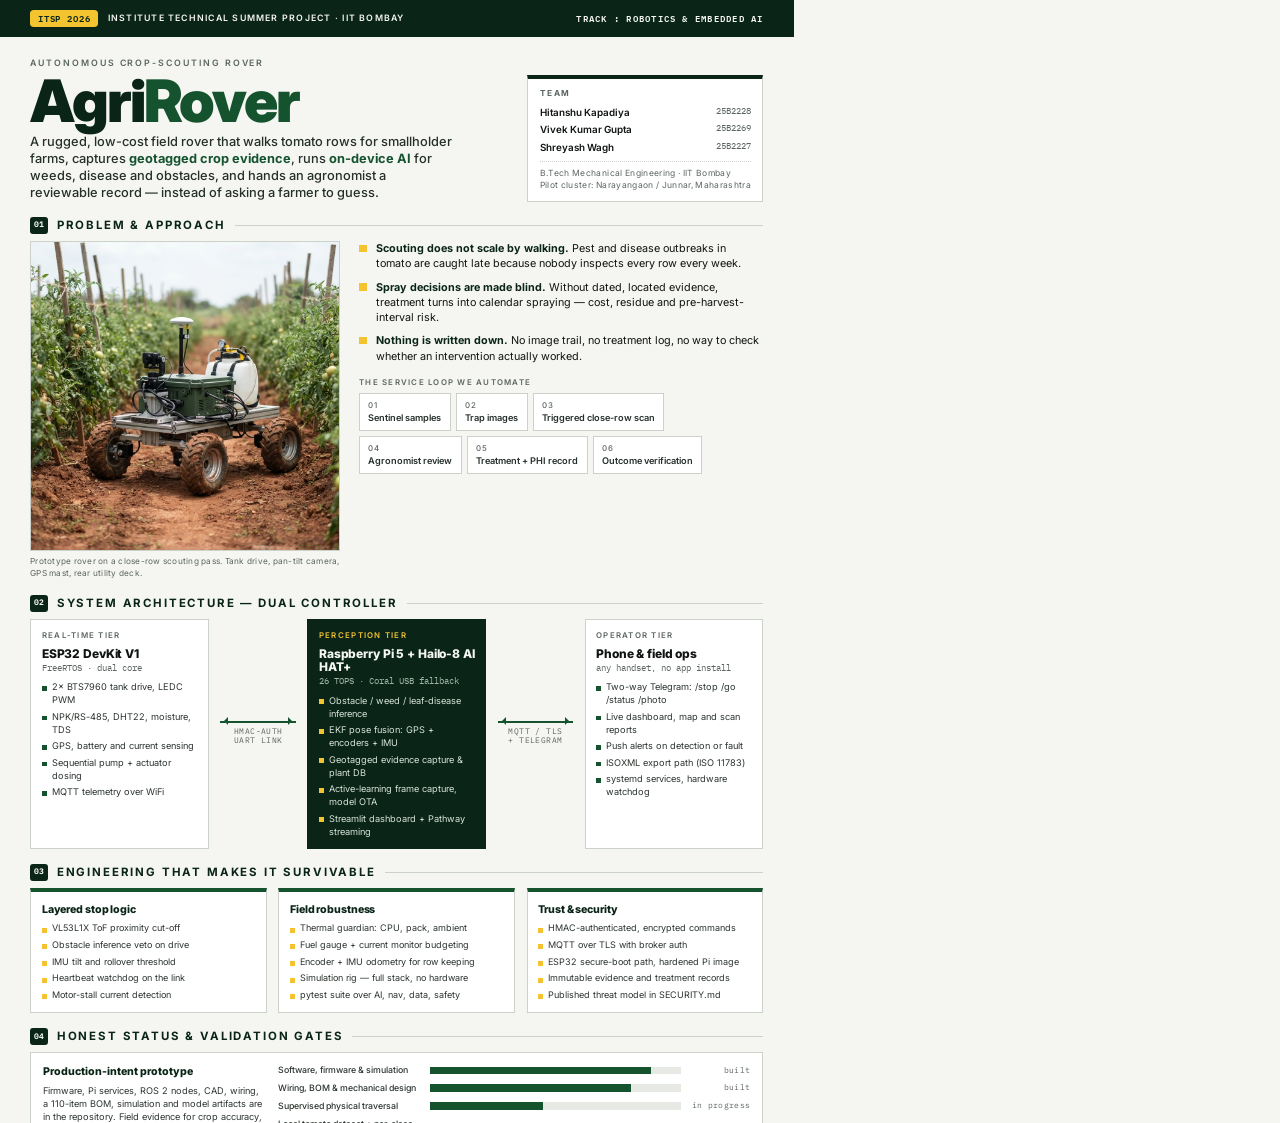
==== poster/poster.html @ 77c67118 "feat: add poster rendering script and assets Added a new script to render the poster to A4 PDF and P" ====
<!DOCTYPE html>
<html lang="en">
<head>
<meta charset="utf-8" />
<title>AgriRover — ITSP Poster</title>
<link rel="preconnect" href="https://fonts.googleapis.com" />
<link rel="preconnect" href="https://fonts.gstatic.com" crossorigin />
<link href="https://fonts.googleapis.com/css2?family=Inter:wght@400;500;600;700;800;900&family=IBM+Plex+Mono:wght@400;500;600&display=swap" rel="stylesheet" />
<style>
  :root{
    --ink:#101512;
    --paper:#F5F6F2;
    --green:#15532F;
    --green-deep:#0A2517;
    --yellow:#F4C430;
    --muted:#5C6660;
    --line:#CBD2C9;
  }
  *{box-sizing:border-box;margin:0;padding:0}
  @page{size:A4 portrait;margin:0}
  html,body{background:var(--paper);color:var(--ink)}
  body{
    font-family:'Inter',system-ui,sans-serif;
    -webkit-font-smoothing:antialiased;
    font-size:8.1pt;
    line-height:1.42;
  }
  .page{
    width:210mm;height:297mm;
    display:flex;flex-direction:column;
    background:var(--paper);
    overflow:hidden;
  }
  .mono{font-family:'IBM Plex Mono',ui-monospace,monospace}

  /* ---------- top rule ---------- */
  .topbar{
    display:flex;align-items:center;justify-content:space-between;
    background:var(--green-deep);color:var(--paper);
    padding:2.6mm 8mm;
    font-size:6.6pt;letter-spacing:.14em;text-transform:uppercase;font-weight:600;
  }
  .topbar .tag{display:flex;align-items:center;gap:2.5mm}
  .chip{background:var(--yellow);color:var(--green-deep);padding:.6mm 2mm;border-radius:1mm;letter-spacing:.1em}

  .body{flex:1;display:flex;flex-direction:column;gap:4mm;padding:5.5mm 8mm 0}

  /* ---------- masthead ---------- */
  .masthead{display:flex;align-items:flex-end;justify-content:space-between;gap:6mm}
  h1{
    font-size:44pt;line-height:.86;font-weight:900;letter-spacing:-.035em;
    color:var(--green-deep);
  }
  h1 span{color:var(--green)}
  .kicker{
    font-size:6.6pt;letter-spacing:.22em;text-transform:uppercase;
    color:var(--muted);font-weight:600;margin-bottom:1.6mm;
  }
  .deck{
    margin-top:2mm;font-size:9.6pt;line-height:1.32;font-weight:500;max-width:112mm;
    color:#26302A;
  }
  .deck b{color:var(--green);font-weight:700}
  .team{
    border:.45mm solid var(--line);border-top:1.2mm solid var(--green-deep);
    padding:2.4mm 3mm;min-width:52mm;background:#fff;
  }
  .team h4{font-size:6.2pt;letter-spacing:.18em;text-transform:uppercase;color:var(--muted);margin-bottom:1.4mm}
  .team ul{list-style:none;display:flex;flex-direction:column;gap:1mm}
  .team li{display:flex;justify-content:space-between;gap:3mm;font-size:7.4pt}
  .team li b{font-weight:600}
  .team .roll{color:var(--muted);font-size:6.8pt}
  .team .foot{margin-top:1.8mm;padding-top:1.4mm;border-top:.4mm dotted var(--line);font-size:6.4pt;color:var(--muted);letter-spacing:.04em}

  /* ---------- section headers ---------- */
  .sh{
    display:flex;align-items:center;gap:2.4mm;margin-bottom:1.8mm;
  }
  .sh .n{
    font-size:6.2pt;font-weight:700;background:var(--green-deep);color:var(--paper);
    width:4.6mm;height:4.6mm;display:flex;align-items:center;justify-content:center;border-radius:.8mm;
  }
  .sh h2{font-size:8.6pt;letter-spacing:.16em;text-transform:uppercase;font-weight:700;color:var(--green-deep)}
  .sh .rule{flex:1;height:.4mm;background:var(--line)}

  /* ---------- hero + problem ---------- */
  .split{display:flex;gap:5mm;align-items:stretch}
  .hero{width:82mm;flex:none;display:flex;flex-direction:column}
  .hero .frame{flex:1;overflow:hidden;border:.45mm solid var(--line);background:#fff}
  .hero img{width:100%;height:100%;object-fit:cover;display:block}
  .cap{font-size:6.2pt;color:var(--muted);margin-top:1.4mm;letter-spacing:.03em}
  .colright{flex:1;display:flex;flex-direction:column;gap:3.4mm}

  .facts{display:flex;flex-direction:column;gap:2mm}
  .fact{display:flex;gap:2.6mm;align-items:baseline}
  .fact .b{width:2mm;height:2mm;background:var(--yellow);flex:none;margin-top:1mm}
  .fact p{flex:1}
  .fact strong{font-weight:700;color:var(--green-deep)}

  .loop{display:flex;flex-wrap:wrap;gap:1.4mm}
  .step{
    border:.4mm solid var(--line);background:#fff;padding:1.5mm 2.2mm;
    font-size:6.9pt;font-weight:600;color:#26302A;
  }
  .step em{display:block;font-style:normal;font-size:5.9pt;font-weight:500;color:var(--muted);letter-spacing:.06em;text-transform:uppercase}

  /* ---------- architecture ---------- */
  .arch{display:flex;gap:3mm;align-items:stretch}
  .node{
    flex:1;border:.45mm solid var(--line);background:#fff;padding:2.6mm 2.8mm;
    display:flex;flex-direction:column;gap:1.6mm;
  }
  .node.dark{background:var(--green-deep);border-color:var(--green-deep);color:var(--paper)}
  .node.dark .nlabel{color:var(--yellow)}
  .node.dark li{color:#D8E3DA}
  .node.dark li::before{background:var(--yellow)}
  .nlabel{font-size:5.9pt;letter-spacing:.16em;text-transform:uppercase;color:var(--muted);font-weight:600}
  .ntitle{font-size:9pt;font-weight:800;line-height:1.1;letter-spacing:-.01em}
  .nsub{font-size:6.4pt;color:var(--muted);margin-top:-1mm}
  .node.dark .nsub{color:#9FB6A6}
  .node ul{list-style:none;display:flex;flex-direction:column;gap:.9mm}
  .node li{font-size:6.9pt;padding-left:2.6mm;position:relative;color:#2C352F}
  .node li::before{content:'';position:absolute;left:0;top:1.5mm;width:1.3mm;height:1.3mm;background:var(--green)}
  .link{
    flex:none;width:20mm;display:flex;flex-direction:column;align-items:center;justify-content:center;gap:1mm;
  }
  .link .wire{width:100%;height:.5mm;background:var(--green);position:relative}
  .link .wire::before,.link .wire::after{
    content:'';position:absolute;top:-1.05mm;border:1.1mm solid transparent;
  }
  .link .wire::before{left:0;border-right-color:var(--green)}
  .link .wire::after{right:0;border-left-color:var(--green)}
  .link span{font-size:5.7pt;letter-spacing:.06em;color:var(--muted);text-align:center;line-height:1.25}

  /* ---------- three cards ---------- */
  .cards{display:flex;gap:3mm}
  .card{flex:1;border:.45mm solid var(--line);border-top:1.2mm solid var(--green);background:#fff;padding:2.6mm 2.8mm;display:flex;flex-direction:column;gap:1.5mm}
  .card h3{font-size:8pt;font-weight:800;letter-spacing:-.01em;color:var(--green-deep)}
  .card ul{list-style:none;display:flex;flex-direction:column;gap:1mm}
  .card li{font-size:6.8pt;padding-left:2.6mm;position:relative;color:#2C352F}
  .card li::before{content:'';position:absolute;left:0;top:1.4mm;width:1.3mm;height:1.3mm;background:var(--yellow)}

  /* ---------- status ---------- */
  .status{display:flex;gap:4mm;border:.45mm solid var(--line);background:#fff;padding:3mm 3.2mm}
  .status .left{width:58mm;flex:none}
  .status h3{font-size:8pt;font-weight:800;color:var(--green-deep);margin-bottom:1.2mm}
  .status p{font-size:6.9pt;color:#2C352F}
  .gates{flex:1;display:flex;flex-direction:column;gap:1.4mm}
  .gate{display:flex;align-items:center;gap:2.4mm}
  .gate .lab{font-size:6.6pt;width:38mm;flex:none;color:#2C352F;font-weight:500}
  .gate .track{flex:1;height:2mm;background:#E7EAE4;position:relative}
  .gate .fill{position:absolute;left:0;top:0;bottom:0;background:var(--green)}
  .gate .pct{font-size:6.2pt;color:var(--muted);width:16mm;flex:none;text-align:right;letter-spacing:.04em}

  /* ---------- footer ---------- */
  footer{
    margin-top:auto;display:flex;align-items:center;justify-content:space-between;
    background:var(--green-deep);color:#C9D6CC;padding:2.6mm 8mm;font-size:6.4pt;letter-spacing:.08em;
  }
  footer b{color:var(--paper);letter-spacing:.02em}
  footer .yellow{color:var(--yellow)}
</style>
</head>
<body>
<div class="page">

  <div class="topbar">
    <div class="tag">
      <span class="chip mono">ITSP 2026</span>
      <span>Institute Technical Summer Project · IIT Bombay</span>
    </div>
    <div class="mono">Track&nbsp;: Robotics &amp; Embedded AI</div>
  </div>

  <div class="body">

    <!-- MASTHEAD -->
    <div class="masthead">
      <div>
        <div class="kicker">Autonomous crop-scouting rover</div>
        <h1>Agri<span>Rover</span></h1>
        <p class="deck">
          A rugged, low-cost field rover that walks tomato rows for smallholder farms,
          captures <b>geotagged crop evidence</b>, runs <b>on-device AI</b> for weeds,
          disease and obstacles, and hands an agronomist a reviewable record —
          instead of asking a farmer to guess.
        </p>
      </div>
      <div class="team">
        <h4>Team</h4>
        <ul>
          <li><b>Hitanshu Kapadiya</b><span class="roll mono">25B2228</span></li>
          <li><b>Vivek Kumar Gupta</b><span class="roll mono">25B2269</span></li>
          <li><b>Shreyash Wagh</b><span class="roll mono">25B2227</span></li>
        </ul>
        <div class="foot">B.Tech Mechanical Engineering · IIT Bombay<br />Pilot cluster: Narayangaon / Junnar, Maharashtra</div>
      </div>
    </div>

    <!-- PROBLEM + LOOP -->
    <div>
      <div class="sh"><span class="n mono">01</span><h2>Problem &amp; approach</h2><span class="rule"></span></div>
      <div class="split">
        <div class="hero">
          <div class="frame">
            <img src="assets/rover-hero.png" alt="AgriRover prototype driving between staked tomato rows" />
          </div>
          <div class="cap">Prototype rover on a close-row scouting pass. Tank drive, pan-tilt camera, GPS mast, rear utility deck.</div>
        </div>
        <div class="colright">
          <div class="facts">
            <div class="fact"><span class="b"></span><p><strong>Scouting does not scale by walking.</strong> Pest and disease outbreaks in tomato are caught late because nobody inspects every row every week.</p></div>
            <div class="fact"><span class="b"></span><p><strong>Spray decisions are made blind.</strong> Without dated, located evidence, treatment turns into calendar spraying — cost, residue and pre-harvest-interval risk.</p></div>
            <div class="fact"><span class="b"></span><p><strong>Nothing is written down.</strong> No image trail, no treatment log, no way to check whether an intervention actually worked.</p></div>
          </div>
          <div>
            <div class="nlabel" style="margin-bottom:1.4mm">The service loop we automate</div>
            <div class="loop">
              <span class="step"><em>01</em>Sentinel samples</span>
              <span class="step"><em>02</em>Trap images</span>
              <span class="step"><em>03</em>Triggered close-row scan</span>
              <span class="step"><em>04</em>Agronomist review</span>
              <span class="step"><em>05</em>Treatment + PHI record</span>
              <span class="step"><em>06</em>Outcome verification</span>
            </div>
          </div>
        </div>
      </div>
    </div>

    <!-- ARCHITECTURE -->
    <div>
      <div class="sh"><span class="n mono">02</span><h2>System architecture — dual controller</h2><span class="rule"></span></div>
      <div class="arch">
        <div class="node">
          <div class="nlabel">Real-time tier</div>
          <div class="ntitle">ESP32 DevKit V1</div>
          <div class="nsub mono">FreeRTOS · dual core</div>
          <ul>
            <li>2× BTS7960 tank drive, LEDC PWM</li>
            <li>NPK/RS-485, DHT22, moisture, TDS</li>
            <li>GPS, battery and current sensing</li>
            <li>Sequential pump + actuator dosing</li>
            <li>MQTT telemetry over WiFi</li>
          </ul>
        </div>
        <div class="link">
          <div class="wire"></div>
          <span class="mono">HMAC-AUTH<br />UART LINK</span>
        </div>
        <div class="node dark">
          <div class="nlabel">Perception tier</div>
          <div class="ntitle">Raspberry Pi 5 + Hailo-8 AI HAT+</div>
          <div class="nsub mono">26 TOPS · Coral USB fallback</div>
          <ul>
            <li>Obstacle / weed / leaf-disease inference</li>
            <li>EKF pose fusion: GPS + encoders + IMU</li>
            <li>Geotagged evidence capture &amp; plant DB</li>
            <li>Active-learning frame capture, model OTA</li>
            <li>Streamlit dashboard + Pathway streaming</li>
          </ul>
        </div>
        <div class="link">
          <div class="wire"></div>
          <span class="mono">MQTT / TLS<br />+ TELEGRAM</span>
        </div>
        <div class="node">
          <div class="nlabel">Operator tier</div>
          <div class="ntitle">Phone &amp; field ops</div>
          <div class="nsub mono">any handset, no app install</div>
          <ul>
            <li>Two-way Telegram: /stop /go /status /photo</li>
            <li>Live dashboard, map and scan reports</li>
            <li>Push alerts on detection or fault</li>
            <li>ISOXML export path (ISO 11783)</li>
            <li>systemd services, hardware watchdog</li>
          </ul>
        </div>
      </div>
    </div>

    <!-- CARDS -->
    <div>
      <div class="sh"><span class="n mono">03</span><h2>Engineering that makes it survivable</h2><span class="rule"></span></div>
      <div class="cards">
        <div class="card">
          <h3>Layered stop logic</h3>
          <ul>
            <li>VL53L1X ToF proximity cut-off</li>
            <li>Obstacle inference veto on drive</li>
            <li>IMU tilt and rollover threshold</li>
            <li>Heartbeat watchdog on the link</li>
            <li>Motor-stall current detection</li>
          </ul>
        </div>
        <div class="card">
          <h3>Field robustness</h3>
          <ul>
            <li>Thermal guardian: CPU, pack, ambient</li>
            <li>Fuel gauge + current monitor budgeting</li>
            <li>Encoder + IMU odometry for row keeping</li>
            <li>Simulation rig — full stack, no hardware</li>
            <li>pytest suite over AI, nav, data, safety</li>
          </ul>
        </div>
        <div class="card">
          <h3>Trust &amp; security</h3>
          <ul>
            <li>HMAC-authenticated, encrypted commands</li>
            <li>MQTT over TLS with broker auth</li>
            <li>ESP32 secure-boot path, hardened Pi image</li>
            <li>Immutable evidence and treatment records</li>
            <li>Published threat model in SECURITY.md</li>
          </ul>
        </div>
      </div>
    </div>

    <!-- STATUS -->
    <div>
      <div class="sh"><span class="n mono">04</span><h2>Honest status &amp; validation gates</h2><span class="rule"></span></div>
      <div class="status">
        <div class="left">
          <h3>Production-intent prototype</h3>
          <p>Firmware, Pi services, ROS 2 nodes, CAD, wiring, a 110-item BOM, simulation and model artifacts are in the repository. Field evidence for crop accuracy, acres/day, chemical reduction and payback is deliberately <b>not yet claimed</b>. The first pilot keeps spraying manual and does not prescribe fertilizer from the low-cost NPK probe.</p>
        </div>
        <div class="gates">
          <div class="gate"><span class="lab">Software, firmware &amp; simulation</span><span class="track"><span class="fill" style="width:88%"></span></span><span class="pct mono">built</span></div>
          <div class="gate"><span class="lab">Wiring, BOM &amp; mechanical design</span><span class="track"><span class="fill" style="width:80%"></span></span><span class="pct mono">built</span></div>
          <div class="gate"><span class="lab">Supervised physical traversal</span><span class="track"><span class="fill" style="width:45%"></span></span><span class="pct mono">in progress</span></div>
          <div class="gate"><span class="lab">Local tomato dataset + per-class val.</span><span class="track"><span class="fill" style="width:30%"></span></span><span class="pct mono">gate</span></div>
          <div class="gate"><span class="lab">12-grower paired pilot, KVK review</span><span class="track"><span class="fill" style="width:12%"></span></span><span class="pct mono">gate</span></div>
        </div>
      </div>
    </div>

  </div>

  <footer>
    <div><b>github.com/aman123825/agrobot</b><span class="yellow"> · </span>ESP32 + FreeRTOS · Raspberry Pi 5 · Hailo-8 · ROS 2 · Python · PlatformIO</div>
    <div class="mono">Poster Submission — ITSP</div>
  </footer>

</div>
</body>
</html>
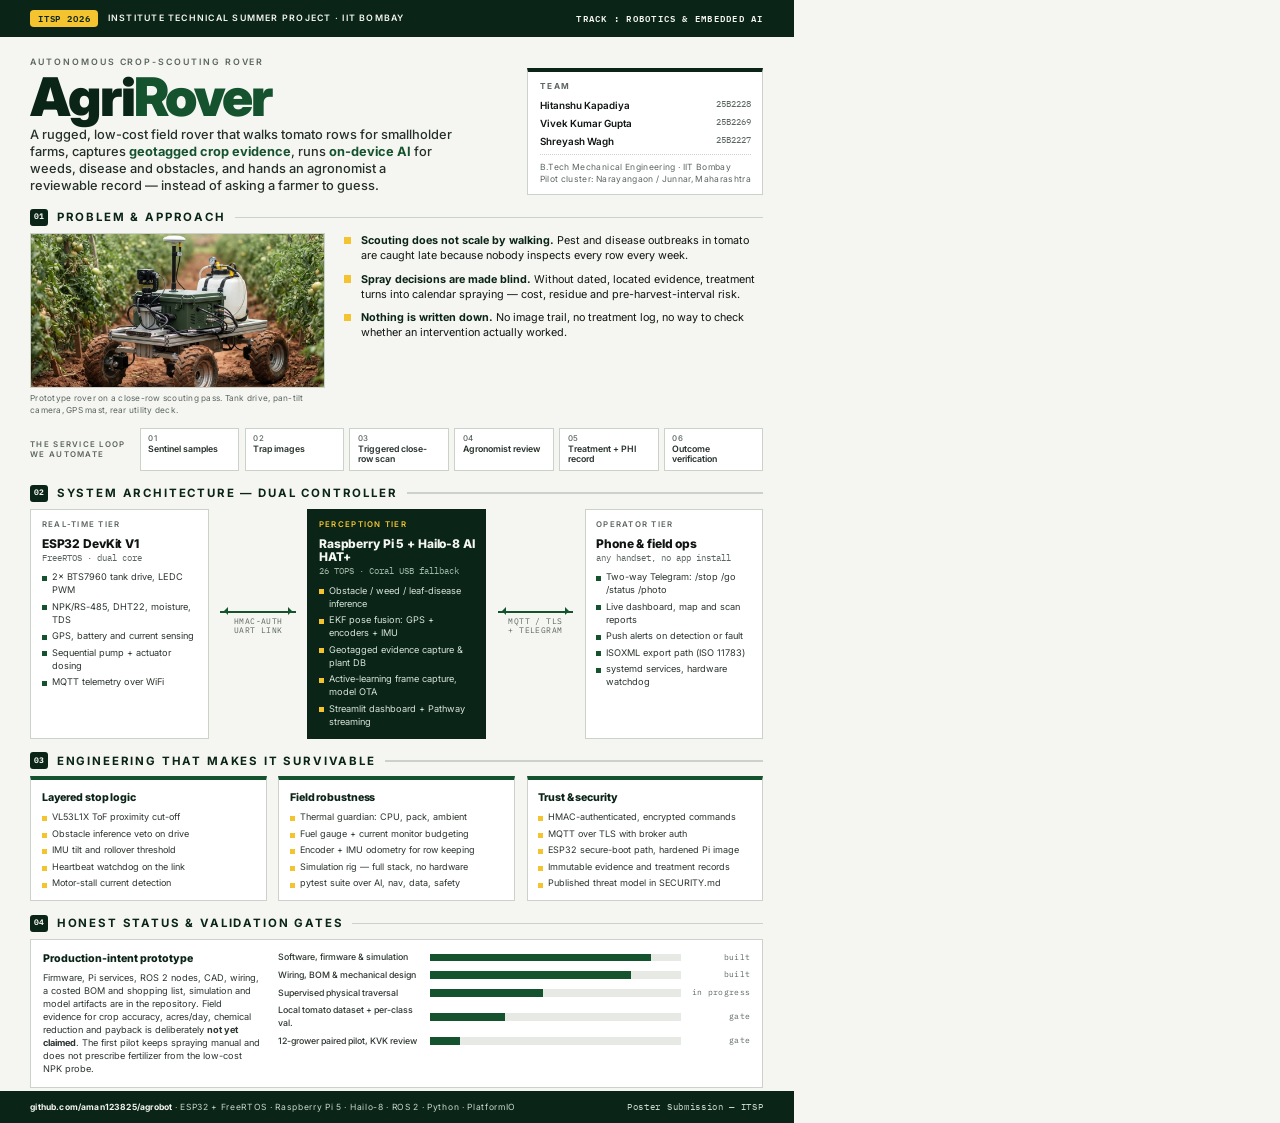
==== commit 44432158: "feat: enhance poster fit and layout adjustments Added fit check for A4 poster size, adjusted hero wi" ====
--- a/poster/poster.html
+++ b/poster/poster.html
@@ -43,12 +43,12 @@
   .topbar .tag{display:flex;align-items:center;gap:2.5mm}
   .chip{background:var(--yellow);color:var(--green-deep);padding:.6mm 2mm;border-radius:1mm;letter-spacing:.1em}
 
-  .body{flex:1;display:flex;flex-direction:column;gap:4mm;padding:5.5mm 8mm 0}
+  .body{flex:1;display:flex;flex-direction:column;gap:3.6mm;padding:5mm 8mm 0}
 
   /* ---------- masthead ---------- */
   .masthead{display:flex;align-items:flex-end;justify-content:space-between;gap:6mm}
   h1{
-    font-size:44pt;line-height:.86;font-weight:900;letter-spacing:-.035em;
+    font-size:40pt;line-height:.86;font-weight:900;letter-spacing:-.035em;
     color:var(--green-deep);
   }
   h1 span{color:var(--green)}
@@ -85,8 +85,8 @@
 
   /* ---------- hero + problem ---------- */
   .split{display:flex;gap:5mm;align-items:stretch}
-  .hero{width:82mm;flex:none;display:flex;flex-direction:column}
-  .hero .frame{flex:1;overflow:hidden;border:.45mm solid var(--line);background:#fff}
+  .hero{width:78mm;flex:none;display:flex;flex-direction:column}
+  .hero .frame{height:41mm;overflow:hidden;border:.45mm solid var(--line);background:#fff}
   .hero img{width:100%;height:100%;object-fit:cover;display:block}
   .cap{font-size:6.2pt;color:var(--muted);margin-top:1.4mm;letter-spacing:.03em}
   .colright{flex:1;display:flex;flex-direction:column;gap:3.4mm}
@@ -97,10 +97,12 @@
   .fact p{flex:1}
   .fact strong{font-weight:700;color:var(--green-deep)}
 
-  .loop{display:flex;flex-wrap:wrap;gap:1.4mm}
+  .loopwrap{margin-top:3mm;display:flex;align-items:center;gap:3mm}
+  .loopwrap .nlabel{width:26mm;flex:none;line-height:1.3}
+  .loop{flex:1;display:flex;gap:1.4mm}
   .step{
-    border:.4mm solid var(--line);background:#fff;padding:1.5mm 2.2mm;
-    font-size:6.9pt;font-weight:600;color:#26302A;
+    flex:1;border:.4mm solid var(--line);background:#fff;padding:1.4mm 2mm;
+    font-size:6.6pt;font-weight:600;color:#26302A;line-height:1.2;
   }
   .step em{display:block;font-style:normal;font-size:5.9pt;font-weight:500;color:var(--muted);letter-spacing:.06em;text-transform:uppercase}
 
@@ -213,17 +215,17 @@
             <div class="fact"><span class="b"></span><p><strong>Spray decisions are made blind.</strong> Without dated, located evidence, treatment turns into calendar spraying — cost, residue and pre-harvest-interval risk.</p></div>
             <div class="fact"><span class="b"></span><p><strong>Nothing is written down.</strong> No image trail, no treatment log, no way to check whether an intervention actually worked.</p></div>
           </div>
-          <div>
-            <div class="nlabel" style="margin-bottom:1.4mm">The service loop we automate</div>
-            <div class="loop">
-              <span class="step"><em>01</em>Sentinel samples</span>
-              <span class="step"><em>02</em>Trap images</span>
-              <span class="step"><em>03</em>Triggered close-row scan</span>
-              <span class="step"><em>04</em>Agronomist review</span>
-              <span class="step"><em>05</em>Treatment + PHI record</span>
-              <span class="step"><em>06</em>Outcome verification</span>
-            </div>
-          </div>
+        </div>
+      </div>
+      <div class="loopwrap">
+        <div class="nlabel">The service loop we automate</div>
+        <div class="loop">
+          <span class="step"><em>01</em>Sentinel samples</span>
+          <span class="step"><em>02</em>Trap images</span>
+          <span class="step"><em>03</em>Triggered close-row scan</span>
+          <span class="step"><em>04</em>Agronomist review</span>
+          <span class="step"><em>05</em>Treatment + PHI record</span>
+          <span class="step"><em>06</em>Outcome verification</span>
         </div>
       </div>
     </div>
@@ -322,7 +324,7 @@
       <div class="status">
         <div class="left">
           <h3>Production-intent prototype</h3>
-          <p>Firmware, Pi services, ROS 2 nodes, CAD, wiring, a 110-item BOM, simulation and model artifacts are in the repository. Field evidence for crop accuracy, acres/day, chemical reduction and payback is deliberately <b>not yet claimed</b>. The first pilot keeps spraying manual and does not prescribe fertilizer from the low-cost NPK probe.</p>
+          <p>Firmware, Pi services, ROS 2 nodes, CAD, wiring, a costed BOM and shopping list, simulation and model artifacts are in the repository. Field evidence for crop accuracy, acres/day, chemical reduction and payback is deliberately <b>not yet claimed</b>. The first pilot keeps spraying manual and does not prescribe fertilizer from the low-cost NPK probe.</p>
         </div>
         <div class="gates">
           <div class="gate"><span class="lab">Software, firmware &amp; simulation</span><span class="track"><span class="fill" style="width:88%"></span></span><span class="pct mono">built</span></div>
